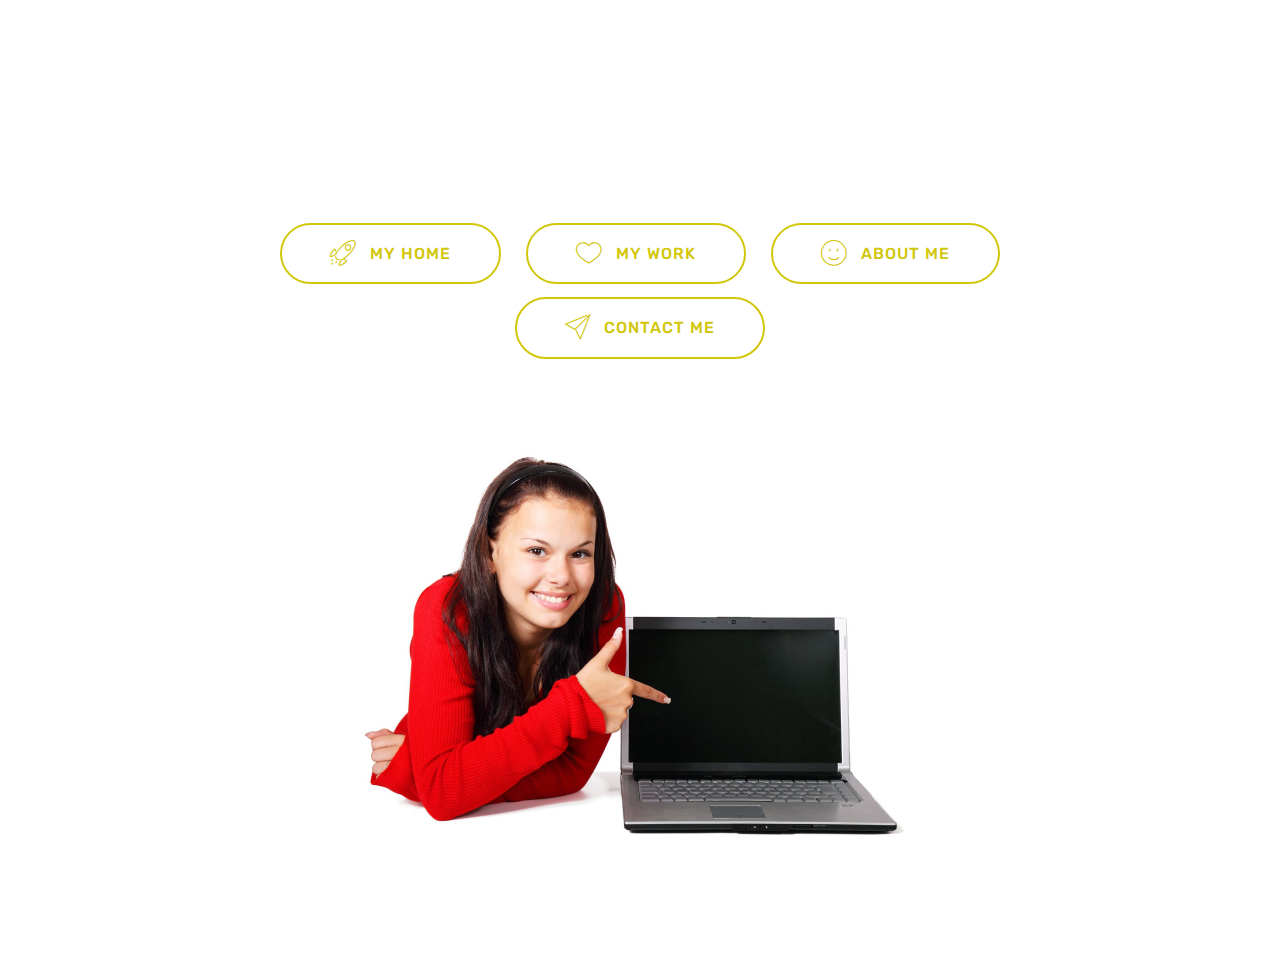
==== index.html @ 96ecb73c "create github pages" ====
<!DOCTYPE html>
<html >
<head>
  <!-- Site made with Mobirise Website Builder v4.8.6, https://mobirise.com -->
  <meta charset="UTF-8">
  <meta http-equiv="X-UA-Compatible" content="IE=edge">
  <meta name="generator" content="Mobirise v4.8.6, mobirise.com">
  <meta name="viewport" content="width=device-width, initial-scale=1, minimum-scale=1">
  <link rel="shortcut icon" href="assets/images/logo4.png" type="image/x-icon">
  <meta name="description" content="">
  <title>Home</title>
  <link rel="stylesheet" href="assets/web/assets/mobirise-icons/mobirise-icons.css">
  <link rel="stylesheet" href="assets/tether/tether.min.css">
  <link rel="stylesheet" href="assets/bootstrap/css/bootstrap.min.css">
  <link rel="stylesheet" href="assets/bootstrap/css/bootstrap-grid.min.css">
  <link rel="stylesheet" href="assets/bootstrap/css/bootstrap-reboot.min.css">
  <link rel="stylesheet" href="assets/theme/css/style.css">
  <link rel="stylesheet" href="assets/mobirise/css/mbr-additional.css" type="text/css">
  
  
  
</head>
<body>
  <section class="header4 cid-r95C1f65Yh" id="header4-c">

    

    

    <div class="container">
        <div class="row justify-content-md-center">
            <div class="media-content col-md-10">
                <h1 class="mbr-section-title align-center mbr-white pb-3 mbr-bold mbr-fonts-style display-1">
                    INTRO MET AFBEELDING
                </h1>
                
                <div class="mbr-text align-center mbr-white pb-3">
                    <p class="mbr-text mbr-fonts-style display-5">
                        Intro met achtergrondafbeelding, kleuroverlay en een afbeelding onderaan. Mobirise helpt u de ontwikkeltijd te verkorten door deze veelzijdige drag-en-drop website-editor.
                    </p>
                </div>
                <div class="mbr-section-btn align-center"><a class="btn btn-md btn-success-outline display-7" href="https://mobirise.co"><span class="mbri-rocket mbr-iconfont mbr-iconfont-btn"></span>MY HOME</a> <a class="btn btn-md btn-success-outline display-7" href="my_work.html"><span class="mbri-hearth mbr-iconfont mbr-iconfont-btn"></span>MY WORK</a> <a class="btn btn-md btn-success-outline display-7" href="page2.html"><span class="mbri-smile-face mbr-iconfont mbr-iconfont-btn"></span>ABOUT ME</a> <a class="btn btn-md btn-success-outline display-7" href="page3.html"><span class="mbri-paper-plane mbr-iconfont mbr-iconfont-btn"></span>CONTACT ME</a></div>
            </div>
            <div class="mbr-figure pt-5">
                <img src="assets/images/mbr-1368x912.jpg" alt="Mobirise" title="" style="width: 60%;">
            </div>
        </div>
    </div>
</section>


  <section class="engine"><a href="https://mobirise.info/k">develop free website</a></section><script src="assets/web/assets/jquery/jquery.min.js"></script>
  <script src="assets/popper/popper.min.js"></script>
  <script src="assets/tether/tether.min.js"></script>
  <script src="assets/bootstrap/js/bootstrap.min.js"></script>
  <script src="assets/smoothscroll/smooth-scroll.js"></script>
  <script src="assets/theme/js/script.js"></script>
  
  
</body>
</html>
---- assets/web/assets/mobirise-icons/mobirise-icons.css ----
@font-face {
  font-family: 'MobiriseIcons';
  src:  url('mobirise-icons.eot?spat4u');
  src:  url('mobirise-icons.eot?spat4u#iefix') format('embedded-opentype'),
    url('mobirise-icons.ttf?spat4u') format('truetype'),
    url('mobirise-icons.woff?spat4u') format('woff'),
    url('mobirise-icons.svg?spat4u#MobiriseIcons') format('svg');
  font-weight: normal;
  font-style: normal;
}

[class^="mbri-"], [class*=" mbri-"] {
  /* use !important to prevent issues with browser extensions that change fonts */
  font-family: MobiriseIcons !important;
  speak: none;
  font-style: normal;
  font-weight: normal;
  font-variant: normal;
  text-transform: none;
  line-height: 1;

  /* Better Font Rendering =========== */
  -webkit-font-smoothing: antialiased;
  -moz-osx-font-smoothing: grayscale;
}

.mbri-add-submenu:before {
  content: "\e900";
}
.mbri-alert:before {
  content: "\e901";
}
.mbri-align-center:before {
  content: "\e902";
}
.mbri-align-justify:before {
  content: "\e903";
}
.mbri-align-left:before {
  content: "\e904";
}
.mbri-align-right:before {
  content: "\e905";
}
.mbri-android:before {
  content: "\e906";
}
.mbri-apple:before {
  content: "\e907";
}
.mbri-arrow-down:before {
  content: "\e908";
}
.mbri-arrow-next:before {
  content: "\e909";
}
.mbri-arrow-prev:before {
  content: "\e90a";
}
.mbri-arrow-up:before {
  content: "\e90b";
}
.mbri-bold:before {
  content: "\e90c";
}
.mbri-bookmark:before {
  content: "\e90d";
}
.mbri-bootstrap:before {
  content: "\e90e";
}
.mbri-briefcase:before {
  content: "\e90f";
}
.mbri-browse:before {
  content: "\e910";
}
.mbri-bulleted-list:before {
  content: "\e911";
}
.mbri-calendar:before {
  content: "\e912";
}
.mbri-camera:before {
  content: "\e913";
}
.mbri-cart-add:before {
  content: "\e914";
}
.mbri-cart-full:before {
  content: "\e915";
}
.mbri-cash:before {
  content: "\e916";
}
.mbri-change-style:before {
  content: "\e917";
}
.mbri-chat:before {
  content: "\e918";
}
.mbri-clock:before {
  content: "\e919";
}
.mbri-close:before {
  content: "\e91a";
}
.mbri-cloud:before {
  content: "\e91b";
}
.mbri-code:before {
  content: "\e91c";
}
.mbri-contact-form:before {
  content: "\e91d";
}
.mbri-credit-card:before {
  content: "\e91e";
}
.mbri-cursor-click:before {
  content: "\e91f";
}
.mbri-cust-feedback:before {
  content: "\e920";
}
.mbri-database:before {
  content: "\e921";
}
.mbri-delivery:before {
  content: "\e922";
}
.mbri-desktop:before {
  content: "\e923";
}
.mbri-devices:before {
  content: "\e924";
}
.mbri-down:before {
  content: "\e925";
}
.mbri-download:before {
  content: "\e989";
}
.mbri-drag-n-drop:before {
  content: "\e927";
}
.mbri-drag-n-drop2:before {
  content: "\e928";
}
.mbri-edit:before {
  content: "\e929";
}
.mbri-edit2:before {
  content: "\e92a";
}
.mbri-error:before {
  content: "\e92b";
}
.mbri-extension:before {
  content: "\e92c";
}
.mbri-features:before {
  content: "\e92d";
}
.mbri-file:before {
  content: "\e92e";
}
.mbri-flag:before {
  content: "\e92f";
}
.mbri-folder:before {
  content: "\e930";
}
.mbri-gift:before {
  content: "\e931";
}
.mbri-github:before {
  content: "\e932";
}
.mbri-globe:before {
  content: "\e933";
}
.mbri-globe-2:before {
  content: "\e934";
}
.mbri-growing-chart:before {
  content: "\e935";
}
.mbri-hearth:before {
  content: "\e936";
}
.mbri-help:before {
  content: "\e937";
}
.mbri-home:before {
  content: "\e938";
}
.mbri-hot-cup:before {
  content: "\e939";
}
.mbri-idea:before {
  content: "\e93a";
}
.mbri-image-gallery:before {
  content: "\e93b";
}
.mbri-image-slider:before {
  content: "\e93c";
}
.mbri-info:before {
  content: "\e93d";
}
.mbri-italic:before {
  content: "\e93e";
}
.mbri-key:before {
  content: "\e93f";
}
.mbri-laptop:before {
  content: "\e940";
}
.mbri-layers:before {
  content: "\e941";
}
.mbri-left-right:before {
  content: "\e942";
}
.mbri-left:before {
  content: "\e943";
}
.mbri-letter:before {
  content: "\e944";
}
.mbri-like:before {
  content: "\e945";
}
.mbri-link:before {
  content: "\e946";
}
.mbri-lock:before {
  content: "\e947";
}
.mbri-login:before {
  content: "\e948";
}
.mbri-logout:before {
  content: "\e949";
}
.mbri-magic-stick:before {
  content: "\e94a";
}
.mbri-map-pin:before {
  content: "\e94b";
}
.mbri-menu:before {
  content: "\e94c";
}
.mbri-mobile:before {
  content: "\e94d";
}
.mbri-mobile2:before {
  content: "\e94e";
}
.mbri-mobirise:before {
  content: "\e94f";
}
.mbri-more-horizontal:before {
  content: "\e950";
}
.mbri-more-vertical:before {
  content: "\e951";
}
.mbri-music:before {
  content: "\e952";
}
.mbri-new-file:before {
  content: "\e953";
}
.mbri-numbered-list:before {
  content: "\e954";
}
.mbri-opened-folder:before {
  content: "\e955";
}
.mbri-pages:before {
  content: "\e956";
}
.mbri-paper-plane:before {
  content: "\e957";
}
.mbri-paperclip:before {
  content: "\e958";
}
.mbri-photo:before {
  content: "\e959";
}
.mbri-photos:before {
  content: "\e95a";
}
.mbri-pin:before {
  content: "\e95b";
}
.mbri-play:before {
  content: "\e95c";
}
.mbri-plus:before {
  content: "\e95d";
}
.mbri-preview:before {
  content: "\e95e";
}
.mbri-print:before {
  content: "\e95f";
}
.mbri-protect:before {
  content: "\e960";
}
.mbri-question:before {
  content: "\e961";
}
.mbri-quote-left:before {
  content: "\e962";
}
.mbri-quote-right:before {
  content: "\e963";
}
.mbri-refresh:before {
  content: "\e964";
}
.mbri-responsive:before {
  content: "\e965";
}
.mbri-right:before {
  content: "\e966";
}
.mbri-rocket:before {
  content: "\e967";
}
.mbri-sad-face:before {
  content: "\e968";
}
.mbri-sale:before {
  content: "\e969";
}
.mbri-save:before {
  content: "\e96a";
}
.mbri-search:before {
  content: "\e96b";
}
.mbri-setting:before {
  content: "\e96c";
}
.mbri-setting2:before {
  content: "\e96d";
}
.mbri-setting3:before {
  content: "\e96e";
}
.mbri-share:before {
  content: "\e96f";
}
.mbri-shopping-bag:before {
  content: "\e970";
}
.mbri-shopping-basket:before {
  content: "\e971";
}
.mbri-shopping-cart:before {
  content: "\e972";
}
.mbri-sites:before {
  content: "\e973";
}
.mbri-smile-face:before {
  content: "\e974";
}
.mbri-speed:before {
  content: "\e975";
}
.mbri-star:before {
  content: "\e976";
}
.mbri-success:before {
  content: "\e977";
}
.mbri-sun:before {
  content: "\e978";
}
.mbri-sun2:before {
  content: "\e979";
}
.mbri-tablet:before {
  content: "\e97a";
}
.mbri-tablet-vertical:before {
  content: "\e97b";
}
.mbri-target:before {
  content: "\e97c";
}
.mbri-timer:before {
  content: "\e97d";
}
.mbri-to-ftp:before {
  content: "\e97e";
}
.mbri-to-local-drive:before {
  content: "\e97f";
}
.mbri-touch-swipe:before {
  content: "\e980";
}
.mbri-touch:before {
  content: "\e981";
}
.mbri-trash:before {
  content: "\e982";
}
.mbri-underline:before {
  content: "\e983";
}
.mbri-unlink:before {
  content: "\e984";
}
.mbri-unlock:before {
  content: "\e985";
}
.mbri-up-down:before {
  content: "\e986";
}
.mbri-up:before {
  content: "\e987";
}
.mbri-update:before {
  content: "\e988";
}
.mbri-upload:before {
 content: "\e926"; 
}
.mbri-user:before {
  content: "\e98a";
}
.mbri-user2:before {
  content: "\e98b";
}
.mbri-users:before {
  content: "\e98c";
}
.mbri-video:before {
  content: "\e98d";
}
.mbri-video-play:before {
  content: "\e98e";
}
.mbri-watch:before {
  content: "\e98f";
}
.mbri-website-theme:before {
  content: "\e990";
}
.mbri-wifi:before {
  content: "\e991";
}
.mbri-windows:before {
  content: "\e992";
}
.mbri-zoom-out:before {
  content: "\e993";
}
.mbri-redo:before {
  content: "\e994";
}
.mbri-undo:before {
  content: "\e995";
}
---- assets/theme/css/style.css ----
/*!
 * Mobirise v4 theme (https://mobirise.com/)
 * Copyright 2017 Mobirise
 */section{background-color:#eeeeee}section,.container,.container-fluid{position:relative;word-wrap:break-word}a.mbr-iconfont:hover{text-decoration:none}.article .lead p,.article .lead ul,.article .lead ol,.article .lead pre,.article .lead blockquote{margin-bottom:0}a{font-style:normal;font-weight:400;cursor:pointer}a,a:hover{text-decoration:none}figure{margin-bottom:0}body{color:#232323}h1,h2,h3,h4,h5,h6,.h1,.h2,.h3,.h4,.h5,.h6,.display-1,.display-2,.display-3,.display-4{line-height:1;word-break:break-word;word-wrap:break-word}b,strong{font-weight:bold}blockquote{padding:10px 0 10px 20px;position:relative;border-left:2px solid;border-color:#ff3366}input:-webkit-autofill,input:-webkit-autofill:hover,input:-webkit-autofill:focus,input:-webkit-autofill:active{transition-delay:9999s;transition-property:background-color, color}textarea[type="hidden"]{display:none}body{position:relative}section{background-position:50% 50%;background-repeat:no-repeat;background-size:cover}section .mbr-background-video,section .mbr-background-video-preview{position:absolute;bottom:0;left:0;right:0;top:0}.hidden{visibility:hidden}.mbr-z-index20{z-index:20}/*! Base colors */.mbr-white{color:#ffffff}.mbr-black{color:#000000}.mbr-bg-white{background-color:#ffffff}.mbr-bg-black{background-color:#000000}/*! Text-aligns */.align-left{text-align:left}.align-center{text-align:center}.align-right{text-align:right}@media (max-width: 767px){.align-left,.align-center,.align-right,.mbr-section-btn,.mbr-section-title{text-align:center}}/*! Font-weight  */.mbr-light{font-weight:300}.mbr-regular{font-weight:400}.mbr-semibold{font-weight:500}.mbr-bold{font-weight:700}/*! Media  */.media-size-item{-webkit-flex:1 1 auto;-moz-flex:1 1 auto;-ms-flex:1 1 auto;-o-flex:1 1 auto;flex:1 1 auto}.media-content{-webkit-flex-basis:100%;flex-basis:100%}.media-container-row{display:-ms-flexbox;display:-webkit-flex;display:flex;-webkit-flex-direction:row;-ms-flex-direction:row;flex-direction:row;-webkit-flex-wrap:wrap;-ms-flex-wrap:wrap;flex-wrap:wrap;-webkit-justify-content:center;-ms-flex-pack:center;justify-content:center;-webkit-align-content:center;-ms-flex-line-pack:center;align-content:center;-webkit-align-items:start;-ms-flex-align:start;align-items:start}.media-container-row .media-size-item{width:400px}.media-container-column{display:-ms-flexbox;display:-webkit-flex;display:flex;-webkit-flex-direction:column;-ms-flex-direction:column;flex-direction:column;-webkit-flex-wrap:wrap;-ms-flex-wrap:wrap;flex-wrap:wrap;-webkit-justify-content:center;-ms-flex-pack:center;justify-content:center;-webkit-align-content:center;-ms-flex-line-pack:center;align-content:center;-webkit-align-items:stretch;-ms-flex-align:stretch;align-items:stretch}.media-container-column>*{width:100%}@media (min-width: 992px){.media-container-row{-webkit-flex-wrap:nowrap;-ms-flex-wrap:nowrap;flex-wrap:nowrap}}figure{overflow:hidden}figure[mbr-media-size]{transition:width 0.1s}.mbr-figure img,.mbr-figure iframe{display:block;width:100%}.card{background-color:transparent;border:none}.card-img{text-align:center;flex-shrink:0;-webkit-flex-shrink:0}.media{max-width:100%;margin:0 auto}.mbr-figure{-ms-flex-item-align:center;-ms-grid-row-align:center;-webkit-align-self:center;align-self:center}.media-container>div{max-width:100%}.mbr-figure img,.card-img img{width:100%}@media (max-width: 991px){.media-size-item{width:auto !important}.media{width:auto}.mbr-figure{width:100% !important}}/*! Buttons */.mbr-section-btn{margin-left:-.25rem;margin-right:-.25rem;font-size:0}nav .mbr-section-btn{margin-left:0rem;margin-right:0rem}/*! Btn icon margin */.btn .mbr-iconfont,.btn.btn-sm .mbr-iconfont{cursor:pointer;margin-right:0.5rem}.btn.btn-md .mbr-iconfont,.btn.btn-md .mbr-iconfont{margin-right:0.8rem}.mbr-regular{font-weight:400}.mbr-semibold{font-weight:500}.mbr-bold{font-weight:700}[type="submit"]{-webkit-appearance:none}/*! Full-screen */.mbr-fullscreen .mbr-overlay{min-height:100vh}.mbr-fullscreen{display:flex;display:-webkit-flex;display:-moz-flex;display:-ms-flex;display:-o-flex;align-items:center;-webkit-align-items:center;min-height:100vh;padding-top:3rem;padding-bottom:3rem}/*! Map */.map{height:25rem;position:relative}.map iframe{width:100%;height:100%}.form-asterisk{font-family:initial;position:absolute;top:-2px;font-weight:normal}/*! Scroll to top arrow */.mbr-arrow-up{bottom:25px;right:90px;position:fixed;text-align:right;z-index:5000;color:#ffffff;font-size:32px;transform:rotate(180deg);-webkit-transform:rotate(180deg)}.mbr-arrow-up a{background:rgba(0,0,0,0.2);border-radius:3px;color:#fff;display:inline-block;height:60px;width:60px;outline-style:none !important;position:relative;text-decoration:none;transition:all .3s ease-in-out;cursor:pointer;text-align:center}.mbr-arrow-up a:hover{background-color:rgba(0,0,0,0.4)}.mbr-arrow-up a i{line-height:60px}.mbr-arrow-up-icon{display:block;color:#fff}.mbr-arrow-up-icon::before{content:"\203a";display:inline-block;font-family:serif;font-size:32px;line-height:1;font-style:normal;position:relative;top:6px;left:-4px;-webkit-transform:rotate(-90deg);transform:rotate(-90deg)}/*! Arrow Down */.mbr-arrow{position:absolute;bottom:45px;left:50%;width:60px;height:60px;cursor:pointer;background-color:rgba(80,80,80,0.5);border-radius:50%;-webkit-transform:translateX(-50%);transform:translateX(-50%)}.mbr-arrow>a{display:inline-block;text-decoration:none;outline-style:none;-webkit-animation:arrowdown 1.7s ease-in-out infinite;animation:arrowdown 1.7s ease-in-out infinite}.mbr-arrow>a>i{position:absolute;top:-2px;left:15px;font-size:2rem}@keyframes arrowdown{0%{transform:translateY(0px);-webkit-transform:translateY(0px)}50%{transform:translateY(-5px);-webkit-transform:translateY(-5px)}100%{transform:translateY(0px);-webkit-transform:translateY(0px)}}@-webkit-keyframes arrowdown{0%{transform:translateY(0px);-webkit-transform:translateY(0px)}50%{transform:translateY(-5px);-webkit-transform:translateY(-5px)}100%{transform:translateY(0px);-webkit-transform:translateY(0px)}}@media (max-width: 500px){.mbr-arrow-up{left:50%;right:auto;transform:translateX(-50%) rotate(180deg);-webkit-transform:translateX(-50%) rotate(180deg)}}@keyframes gradient-animation{from{background-position:0% 100%;animation-timing-function:ease-in-out}to{background-position:100% 0%;animation-timing-function:ease-in-out}}@-webkit-keyframes gradient-animation{from{background-position:0% 100%;animation-timing-function:ease-in-out}to{background-position:100% 0%;animation-timing-function:ease-in-out}}.bg-gradient{background-size:200% 200%;animation:gradient-animation 5s infinite alternate;-webkit-animation:gradient-animation 5s infinite alternate}.menu .navbar-brand{display:-webkit-flex}.menu .navbar-brand span{display:flex;display:-webkit-flex}.menu .navbar-brand .navbar-caption-wrap{display:-webkit-flex}.menu .navbar-brand .navbar-logo img{display:-webkit-flex}@media (min-width: 768px) and (max-width: 991px){.menu .navbar-toggleable-sm .navbar-nav{display:-webkit-box;display:-webkit-flex;display:-ms-flexbox}}@media (min-width: 992px){.menu .navbar-nav.nav-dropdown{display:-webkit-flex}.menu .navbar-toggleable-sm .navbar-collapse{display:-webkit-flex !important}}.navbar{display:-webkit-flex;-webkit-flex-wrap:wrap;-webkit-align-items:center;-webkit-justify-content:space-between}.navbar-collapse{-webkit-flex-basis:100%;-webkit-flex-grow:1;-webkit-align-items:center}.nav-dropdown .link{padding:.667em 1.667em !important;margin:0 !important}.nav{display:-webkit-flex;-webkit-flex-wrap:wrap}.row{display:-webkit-flex;-webkit-flex-wrap:wrap}.justify-content-center{-webkit-justify-content:center}.form-inline{display:-webkit-flex;-webkit-flex-flow:row wrap;-webkit-align-items:center}.card-wrapper{flex:1;-webkit-flex:1}.carousel-control{display:-webkit-flex;-webkit-align-items:center;-webkit-justify-content:center}.carousel-controls{display:-webkit-flex}.media{display:-webkit-flex}
/*# sourceMappingURL=style.css.map */
.engine {
	position: absolute;
	text-indent: -2400px;
	text-align: center;
	padding: 0;
	top: 0;
	left: -2400px;
}
---- assets/mobirise/css/mbr-additional.css ----
@import url(https://fonts.googleapis.com/css?family=Rubik:300,300i,400,400i,500,500i,700,700i,900,900i);





body {
  font-style: normal;
  line-height: 1.5;
}
.mbr-section-title {
  font-style: normal;
  line-height: 1.2;
}
.mbr-section-subtitle {
  line-height: 1.3;
}
.mbr-text {
  font-style: normal;
  line-height: 1.6;
}
.display-1 {
  font-family: 'Rubik', sans-serif;
  font-size: 1rem;
}
.display-1 > .mbr-iconfont {
  font-size: 1.6rem;
}
.display-2 {
  font-family: 'Rubik', sans-serif;
  font-size: 1rem;
}
.display-2 > .mbr-iconfont {
  font-size: 1.6rem;
}
.display-4 {
  font-family: 'Rubik', sans-serif;
  font-size: 1rem;
}
.display-4 > .mbr-iconfont {
  font-size: 1.6rem;
}
.display-5 {
  font-family: 'Rubik', sans-serif;
  font-size: 1rem;
}
.display-5 > .mbr-iconfont {
  font-size: 1.6rem;
}
.display-7 {
  font-family: 'Rubik', sans-serif;
  font-size: 1rem;
}
.display-7 > .mbr-iconfont {
  font-size: 1.6rem;
}
/* ---- Fluid typography for mobile devices ---- */
/* 1.4 - font scale ratio ( bootstrap == 1.42857 ) */
/* 100vw - current viewport width */
/* (48 - 20)  48 == 48rem == 768px, 20 == 20rem == 320px(minimal supported viewport) */
/* 0.65 - min scale variable, may vary */
@media (max-width: 768px) {
  .display-1 {
    font-size: 0.8rem;
    font-size: calc( 1rem + (1 - 1) * ((100vw - 20rem) / (48 - 20)));
    line-height: calc( 1.4 * (1rem + (1 - 1) * ((100vw - 20rem) / (48 - 20))));
  }
  .display-2 {
    font-size: 0.8rem;
    font-size: calc( 1rem + (1 - 1) * ((100vw - 20rem) / (48 - 20)));
    line-height: calc( 1.4 * (1rem + (1 - 1) * ((100vw - 20rem) / (48 - 20))));
  }
  .display-4 {
    font-size: 0.8rem;
    font-size: calc( 1rem + (1 - 1) * ((100vw - 20rem) / (48 - 20)));
    line-height: calc( 1.4 * (1rem + (1 - 1) * ((100vw - 20rem) / (48 - 20))));
  }
  .display-5 {
    font-size: 0.8rem;
    font-size: calc( 1rem + (1 - 1) * ((100vw - 20rem) / (48 - 20)));
    line-height: calc( 1.4 * (1rem + (1 - 1) * ((100vw - 20rem) / (48 - 20))));
  }
}
/* Buttons */
.btn {
  font-weight: 500;
  border-width: 2px;
  font-style: normal;
  letter-spacing: 1px;
  margin: .4rem .8rem;
  white-space: normal;
  -webkit-transition: all 0.3s ease-in-out;
  -moz-transition: all 0.3s ease-in-out;
  transition: all 0.3s ease-in-out;
  display: inline-flex;
  align-items: center;
  justify-content: center;
  word-break: break-word;
  -webkit-align-items: center;
  -webkit-justify-content: center;
  display: -webkit-inline-flex;
  padding: 1rem 3rem;
  border-radius: 3px;
}
.btn-sm {
  font-weight: 500;
  letter-spacing: 1px;
  -webkit-transition: all 0.3s ease-in-out;
  -moz-transition: all 0.3s ease-in-out;
  transition: all 0.3s ease-in-out;
  padding: 0.6rem 1.5rem;
  border-radius: 3px;
}
.btn-md {
  font-weight: 500;
  letter-spacing: 1px;
  margin: .4rem .8rem !important;
  -webkit-transition: all 0.3s ease-in-out;
  -moz-transition: all 0.3s ease-in-out;
  transition: all 0.3s ease-in-out;
  padding: 1rem 3rem;
  border-radius: 3px;
}
.btn-lg {
  font-weight: 500;
  letter-spacing: 1px;
  margin: .4rem .8rem !important;
  -webkit-transition: all 0.3s ease-in-out;
  -moz-transition: all 0.3s ease-in-out;
  transition: all 0.3s ease-in-out;
  padding: 1.2rem 3.2rem;
  border-radius: 3px;
}
.bg-primary {
  background-color: #149dcc !important;
}
.bg-success {
  background-color: #f7ed4a !important;
}
.bg-info {
  background-color: #ff0000 !important;
}
.bg-warning {
  background-color: #879a9f !important;
}
.bg-danger {
  background-color: #ff00bf !important;
}
.btn-primary,
.btn-primary:active {
  background-color: #149dcc !important;
  border-color: #149dcc !important;
  color: #ffffff !important;
}
.btn-primary:hover,
.btn-primary:focus,
.btn-primary.focus,
.btn-primary.active {
  color: #ffffff !important;
  background-color: #0d6786 !important;
  border-color: #0d6786 !important;
}
.btn-primary.disabled,
.btn-primary:disabled {
  color: #ffffff !important;
  background-color: #0d6786 !important;
  border-color: #0d6786 !important;
}
.btn-secondary,
.btn-secondary:active {
  background-color: #ff3366 !important;
  border-color: #ff3366 !important;
  color: #ffffff !important;
}
.btn-secondary:hover,
.btn-secondary:focus,
.btn-secondary.focus,
.btn-secondary.active {
  color: #ffffff !important;
  background-color: #e50039 !important;
  border-color: #e50039 !important;
}
.btn-secondary.disabled,
.btn-secondary:disabled {
  color: #ffffff !important;
  background-color: #e50039 !important;
  border-color: #e50039 !important;
}
.btn-info,
.btn-info:active {
  background-color: #ff0000 !important;
  border-color: #ff0000 !important;
  color: #ffffff !important;
}
.btn-info:hover,
.btn-info:focus,
.btn-info.focus,
.btn-info.active {
  color: #ffffff !important;
  background-color: #b30000 !important;
  border-color: #b30000 !important;
}
.btn-info.disabled,
.btn-info:disabled {
  color: #ffffff !important;
  background-color: #b30000 !important;
  border-color: #b30000 !important;
}
.btn-success,
.btn-success:active {
  background-color: #f7ed4a !important;
  border-color: #f7ed4a !important;
  color: #3f3c03 !important;
}
.btn-success:hover,
.btn-success:focus,
.btn-success.focus,
.btn-success.active {
  color: #3f3c03 !important;
  background-color: #eadd0a !important;
  border-color: #eadd0a !important;
}
.btn-success.disabled,
.btn-success:disabled {
  color: #3f3c03 !important;
  background-color: #eadd0a !important;
  border-color: #eadd0a !important;
}
.btn-warning,
.btn-warning:active {
  background-color: #879a9f !important;
  border-color: #879a9f !important;
  color: #ffffff !important;
}
.btn-warning:hover,
.btn-warning:focus,
.btn-warning.focus,
.btn-warning.active {
  color: #ffffff !important;
  background-color: #617479 !important;
  border-color: #617479 !important;
}
.btn-warning.disabled,
.btn-warning:disabled {
  color: #ffffff !important;
  background-color: #617479 !important;
  border-color: #617479 !important;
}
.btn-danger,
.btn-danger:active {
  background-color: #ff00bf !important;
  border-color: #ff00bf !important;
  color: #ffffff !important;
}
.btn-danger:hover,
.btn-danger:focus,
.btn-danger.focus,
.btn-danger.active {
  color: #ffffff !important;
  background-color: #b30086 !important;
  border-color: #b30086 !important;
}
.btn-danger.disabled,
.btn-danger:disabled {
  color: #ffffff !important;
  background-color: #b30086 !important;
  border-color: #b30086 !important;
}
.btn-white {
  color: #333333 !important;
}
.btn-white,
.btn-white:active {
  background-color: #ffffff !important;
  border-color: #ffffff !important;
  color: #808080 !important;
}
.btn-white:hover,
.btn-white:focus,
.btn-white.focus,
.btn-white.active {
  color: #808080 !important;
  background-color: #d9d9d9 !important;
  border-color: #d9d9d9 !important;
}
.btn-white.disabled,
.btn-white:disabled {
  color: #808080 !important;
  background-color: #d9d9d9 !important;
  border-color: #d9d9d9 !important;
}
.btn-black,
.btn-black:active {
  background-color: #333333 !important;
  border-color: #333333 !important;
  color: #ffffff !important;
}
.btn-black:hover,
.btn-black:focus,
.btn-black.focus,
.btn-black.active {
  color: #ffffff !important;
  background-color: #0d0d0d !important;
  border-color: #0d0d0d !important;
}
.btn-black.disabled,
.btn-black:disabled {
  color: #ffffff !important;
  background-color: #0d0d0d !important;
  border-color: #0d0d0d !important;
}
.btn-primary-outline,
.btn-primary-outline:active {
  background: none;
  border-color: #0b566f;
  color: #0b566f;
}
.btn-primary-outline:hover,
.btn-primary-outline:focus,
.btn-primary-outline.focus,
.btn-primary-outline.active {
  color: #ffffff;
  background-color: #149dcc;
  border-color: #149dcc;
}
.btn-primary-outline.disabled,
.btn-primary-outline:disabled {
  color: #ffffff !important;
  background-color: #149dcc !important;
  border-color: #149dcc !important;
}
.btn-secondary-outline,
.btn-secondary-outline:active {
  background: none;
  border-color: #cc0033;
  color: #cc0033;
}
.btn-secondary-outline:hover,
.btn-secondary-outline:focus,
.btn-secondary-outline.focus,
.btn-secondary-outline.active {
  color: #ffffff;
  background-color: #ff3366;
  border-color: #ff3366;
}
.btn-secondary-outline.disabled,
.btn-secondary-outline:disabled {
  color: #ffffff !important;
  background-color: #ff3366 !important;
  border-color: #ff3366 !important;
}
.btn-info-outline,
.btn-info-outline:active {
  background: none;
  border-color: #990000;
  color: #990000;
}
.btn-info-outline:hover,
.btn-info-outline:focus,
.btn-info-outline.focus,
.btn-info-outline.active {
  color: #ffffff;
  background-color: #ff0000;
  border-color: #ff0000;
}
.btn-info-outline.disabled,
.btn-info-outline:disabled {
  color: #ffffff !important;
  background-color: #ff0000 !important;
  border-color: #ff0000 !important;
}
.btn-success-outline,
.btn-success-outline:active {
  background: none;
  border-color: #d2c609;
  color: #d2c609;
}
.btn-success-outline:hover,
.btn-success-outline:focus,
.btn-success-outline.focus,
.btn-success-outline.active {
  color: #3f3c03;
  background-color: #f7ed4a;
  border-color: #f7ed4a;
}
.btn-success-outline.disabled,
.btn-success-outline:disabled {
  color: #3f3c03 !important;
  background-color: #f7ed4a !important;
  border-color: #f7ed4a !important;
}
.btn-warning-outline,
.btn-warning-outline:active {
  background: none;
  border-color: #55666b;
  color: #55666b;
}
.btn-warning-outline:hover,
.btn-warning-outline:focus,
.btn-warning-outline.focus,
.btn-warning-outline.active {
  color: #ffffff;
  background-color: #879a9f;
  border-color: #879a9f;
}
.btn-warning-outline.disabled,
.btn-warning-outline:disabled {
  color: #ffffff !important;
  background-color: #879a9f !important;
  border-color: #879a9f !important;
}
.btn-danger-outline,
.btn-danger-outline:active {
  background: none;
  border-color: #990073;
  color: #990073;
}
.btn-danger-outline:hover,
.btn-danger-outline:focus,
.btn-danger-outline.focus,
.btn-danger-outline.active {
  color: #ffffff;
  background-color: #ff00bf;
  border-color: #ff00bf;
}
.btn-danger-outline.disabled,
.btn-danger-outline:disabled {
  color: #ffffff !important;
  background-color: #ff00bf !important;
  border-color: #ff00bf !important;
}
.btn-black-outline,
.btn-black-outline:active {
  background: none;
  border-color: #000000;
  color: #000000;
}
.btn-black-outline:hover,
.btn-black-outline:focus,
.btn-black-outline.focus,
.btn-black-outline.active {
  color: #ffffff;
  background-color: #333333;
  border-color: #333333;
}
.btn-black-outline.disabled,
.btn-black-outline:disabled {
  color: #ffffff !important;
  background-color: #333333 !important;
  border-color: #333333 !important;
}
.btn-white-outline,
.btn-white-outline:active,
.btn-white-outline.active {
  background: none;
  border-color: #ffffff;
  color: #ffffff;
}
.btn-white-outline:hover,
.btn-white-outline:focus,
.btn-white-outline.focus {
  color: #333333;
  background-color: #ffffff;
  border-color: #ffffff;
}
.text-primary {
  color: #149dcc !important;
}
.text-secondary {
  color: #ff3366 !important;
}
.text-success {
  color: #f7ed4a !important;
}
.text-info {
  color: #ff0000 !important;
}
.text-warning {
  color: #879a9f !important;
}
.text-danger {
  color: #ff00bf !important;
}
.text-white {
  color: #ffffff !important;
}
.text-black {
  color: #000000 !important;
}
a.text-primary:hover,
a.text-primary:focus {
  color: #0b566f !important;
}
a.text-secondary:hover,
a.text-secondary:focus {
  color: #cc0033 !important;
}
a.text-success:hover,
a.text-success:focus {
  color: #d2c609 !important;
}
a.text-info:hover,
a.text-info:focus {
  color: #990000 !important;
}
a.text-warning:hover,
a.text-warning:focus {
  color: #55666b !important;
}
a.text-danger:hover,
a.text-danger:focus {
  color: #990073 !important;
}
a.text-white:hover,
a.text-white:focus {
  color: #b3b3b3 !important;
}
a.text-black:hover,
a.text-black:focus {
  color: #4d4d4d !important;
}
.alert-success {
  background-color: #70c770;
}
.alert-info {
  background-color: #ff0000;
}
.alert-warning {
  background-color: #879a9f;
}
.alert-danger {
  background-color: #ff00bf;
}
.mbr-section-btn a.btn:not(.btn-form) {
  border-radius: 100px;
}
.mbr-section-btn a.btn:not(.btn-form):hover,
.mbr-section-btn a.btn:not(.btn-form):focus {
  box-shadow: none !important;
}
.mbr-section-btn a.btn:not(.btn-form):hover,
.mbr-section-btn a.btn:not(.btn-form):focus {
  box-shadow: 0 10px 40px 0 rgba(0, 0, 0, 0.2) !important;
  -webkit-box-shadow: 0 10px 40px 0 rgba(0, 0, 0, 0.2) !important;
}
.mbr-gallery-filter li a {
  border-radius: 100px !important;
}
.mbr-gallery-filter li.active .btn {
  background-color: #149dcc;
  border-color: #149dcc;
  color: #ffffff;
}
.mbr-gallery-filter li.active .btn:focus {
  box-shadow: none;
}
.nav-tabs .nav-link {
  border-radius: 100px !important;
}
.btn-form {
  border-radius: 0;
}
.btn-form:hover {
  cursor: pointer;
}
a,
a:hover {
  color: #149dcc;
}
.mbr-plan-header.bg-primary .mbr-plan-subtitle,
.mbr-plan-header.bg-primary .mbr-plan-price-desc {
  color: #b4e6f8;
}
.mbr-plan-header.bg-success .mbr-plan-subtitle,
.mbr-plan-header.bg-success .mbr-plan-price-desc {
  color: #ffffff;
}
.mbr-plan-header.bg-info .mbr-plan-subtitle,
.mbr-plan-header.bg-info .mbr-plan-price-desc {
  color: #ffcccc;
}
.mbr-plan-header.bg-warning .mbr-plan-subtitle,
.mbr-plan-header.bg-warning .mbr-plan-price-desc {
  color: #ced6d8;
}
.mbr-plan-header.bg-danger .mbr-plan-subtitle,
.mbr-plan-header.bg-danger .mbr-plan-price-desc {
  color: #ffccf2;
}
/* Scroll to top button*/
.scrollToTop_wraper {
  display: none;
}
#scrollToTop a i:before {
  content: '';
  position: absolute;
  height: 40%;
  top: 25%;
  background: #fff;
  width: 2px;
  left: calc(50% - 1px);
}
#scrollToTop a i:after {
  content: '';
  position: absolute;
  display: block;
  border-top: 2px solid #fff;
  border-right: 2px solid #fff;
  width: 40%;
  height: 40%;
  left: 30%;
  bottom: 30%;
  transform: rotate(135deg);
  -webkit-transform: rotate(135deg);
}
/* Others*/
.note-check a[data-value=Rubik] {
  font-style: normal;
}
.mbr-arrow a {
  color: #ffffff;
}
@media (max-width: 767px) {
  .mbr-arrow {
    display: none;
  }
}
.form-control-label {
  position: relative;
  cursor: pointer;
  margin-bottom: .357em;
  padding: 0;
}
.alert {
  color: #ffffff;
  border-radius: 0;
  border: 0;
  font-size: .875rem;
  line-height: 1.5;
  margin-bottom: 1.875rem;
  padding: 1.25rem;
  position: relative;
}
.alert.alert-form::after {
  background-color: inherit;
  bottom: -7px;
  content: "";
  display: block;
  height: 14px;
  left: 50%;
  margin-left: -7px;
  position: absolute;
  transform: rotate(45deg);
  width: 14px;
  -webkit-transform: rotate(45deg);
}
.form-control {
  background-color: #f5f5f5;
  box-shadow: none;
  color: #565656;
  font-family: 'Rubik', sans-serif;
  font-size: 1rem;
  line-height: 1.43;
  min-height: 3.5em;
  padding: 1.07em .5em;
}
.form-control > .mbr-iconfont {
  font-size: 1.6rem;
}
.form-control,
.form-control:focus {
  border: 1px solid #e8e8e8;
}
.form-active .form-control:invalid {
  border-color: red;
}
.mbr-overlay {
  background-color: #000;
  bottom: 0;
  left: 0;
  opacity: .5;
  position: absolute;
  right: 0;
  top: 0;
  z-index: 0;
}
blockquote {
  font-style: italic;
  padding: 10px 0 10px 20px;
  font-size: 1.09rem;
  position: relative;
  border-color: #149dcc;
  border-width: 3px;
}
ul,
ol,
pre,
blockquote {
  margin-bottom: 2.3125rem;
}
pre {
  background: #f4f4f4;
  padding: 10px 24px;
  white-space: pre-wrap;
}
.inactive {
  -webkit-user-select: none;
  -moz-user-select: none;
  -ms-user-select: none;
  user-select: none;
  pointer-events: none;
  -webkit-user-drag: none;
  user-drag: none;
}
.mbr-section__comments .row {
  justify-content: center;
  -webkit-justify-content: center;
}
/* Forms */
.mbr-form .btn {
  margin: .4rem 0;
}
.mbr-form .input-group-btn a.btn {
  border-radius: 100px !important;
}
.mbr-form .input-group-btn a.btn:hover {
  box-shadow: 0 10px 40px 0 rgba(0, 0, 0, 0.2);
}
.mbr-form .input-group-btn button[type="submit"] {
  border-radius: 100px !important;
  padding: 1rem 3rem;
}
.mbr-form .input-group-btn button[type="submit"]:hover {
  box-shadow: 0 10px 40px 0 rgba(0, 0, 0, 0.2);
}
.form2 .form-control {
  border-top-left-radius: 100px;
  border-bottom-left-radius: 100px;
}
.form2 .input-group-btn a.btn {
  border-top-left-radius: 0 !important;
  border-bottom-left-radius: 0 !important;
}
.form2 .input-group-btn button[type="submit"] {
  border-top-left-radius: 0 !important;
  border-bottom-left-radius: 0 !important;
}
.form3 input[type="email"] {
  border-radius: 100px !important;
}
@media (max-width: 349px) {
  .form2 input[type="email"] {
    border-radius: 100px !important;
  }
  .form2 .input-group-btn a.btn {
    border-radius: 100px !important;
  }
  .form2 .input-group-btn button[type="submit"] {
    border-radius: 100px !important;
  }
}
@media (max-width: 767px) {
  .btn {
    font-size: .75rem !important;
  }
  .btn .mbr-iconfont {
    font-size: 1rem !important;
  }
}
/* Social block */
.btn-social {
  font-size: 20px;
  border-radius: 50%;
  padding: 0;
  width: 44px;
  height: 44px;
  line-height: 44px;
  text-align: center;
  position: relative;
  border: 2px solid #c0a375;
  border-color: #149dcc;
  color: #232323;
  cursor: pointer;
}
.btn-social i {
  top: 0;
  line-height: 44px;
  width: 44px;
}
.btn-social:hover {
  color: #fff;
  background: #149dcc;
}
.btn-social + .btn {
  margin-left: .1rem;
}
/* Footer */
.mbr-footer-content li::before,
.mbr-footer .mbr-contacts li::before {
  background: #149dcc;
}
.mbr-footer-content li a:hover,
.mbr-footer .mbr-contacts li a:hover {
  color: #149dcc;
}
.footer3 input[type="email"],
.footer4 input[type="email"] {
  border-radius: 100px !important;
}
.footer3 .input-group-btn a.btn,
.footer4 .input-group-btn a.btn {
  border-radius: 100px !important;
}
.footer3 .input-group-btn button[type="submit"],
.footer4 .input-group-btn button[type="submit"] {
  border-radius: 100px !important;
}
/* Headers*/
.header13 .form-inline input[type="email"],
.header14 .form-inline input[type="email"] {
  border-radius: 100px;
}
.header13 .form-inline input[type="text"],
.header14 .form-inline input[type="text"] {
  border-radius: 100px;
}
.header13 .form-inline input[type="tel"],
.header14 .form-inline input[type="tel"] {
  border-radius: 100px;
}
.header13 .form-inline a.btn,
.header14 .form-inline a.btn {
  border-radius: 100px;
}
.header13 .form-inline button,
.header14 .form-inline button {
  border-radius: 100px !important;
}
.offset-1 {
  margin-left: 8.33333%;
}
.offset-2 {
  margin-left: 16.66667%;
}
.offset-3 {
  margin-left: 25%;
}
.offset-4 {
  margin-left: 33.33333%;
}
.offset-5 {
  margin-left: 41.66667%;
}
.offset-6 {
  margin-left: 50%;
}
.offset-7 {
  margin-left: 58.33333%;
}
.offset-8 {
  margin-left: 66.66667%;
}
.offset-9 {
  margin-left: 75%;
}
.offset-10 {
  margin-left: 83.33333%;
}
.offset-11 {
  margin-left: 91.66667%;
}
@media (min-width: 576px) {
  .offset-sm-0 {
    margin-left: 0%;
  }
  .offset-sm-1 {
    margin-left: 8.33333%;
  }
  .offset-sm-2 {
    margin-left: 16.66667%;
  }
  .offset-sm-3 {
    margin-left: 25%;
  }
  .offset-sm-4 {
    margin-left: 33.33333%;
  }
  .offset-sm-5 {
    margin-left: 41.66667%;
  }
  .offset-sm-6 {
    margin-left: 50%;
  }
  .offset-sm-7 {
    margin-left: 58.33333%;
  }
  .offset-sm-8 {
    margin-left: 66.66667%;
  }
  .offset-sm-9 {
    margin-left: 75%;
  }
  .offset-sm-10 {
    margin-left: 83.33333%;
  }
  .offset-sm-11 {
    margin-left: 91.66667%;
  }
}
@media (min-width: 768px) {
  .offset-md-0 {
    margin-left: 0%;
  }
  .offset-md-1 {
    margin-left: 8.33333%;
  }
  .offset-md-2 {
    margin-left: 16.66667%;
  }
  .offset-md-3 {
    margin-left: 25%;
  }
  .offset-md-4 {
    margin-left: 33.33333%;
  }
  .offset-md-5 {
    margin-left: 41.66667%;
  }
  .offset-md-6 {
    margin-left: 50%;
  }
  .offset-md-7 {
    margin-left: 58.33333%;
  }
  .offset-md-8 {
    margin-left: 66.66667%;
  }
  .offset-md-9 {
    margin-left: 75%;
  }
  .offset-md-10 {
    margin-left: 83.33333%;
  }
  .offset-md-11 {
    margin-left: 91.66667%;
  }
}
@media (min-width: 992px) {
  .offset-lg-0 {
    margin-left: 0%;
  }
  .offset-lg-1 {
    margin-left: 8.33333%;
  }
  .offset-lg-2 {
    margin-left: 16.66667%;
  }
  .offset-lg-3 {
    margin-left: 25%;
  }
  .offset-lg-4 {
    margin-left: 33.33333%;
  }
  .offset-lg-5 {
    margin-left: 41.66667%;
  }
  .offset-lg-6 {
    margin-left: 50%;
  }
  .offset-lg-7 {
    margin-left: 58.33333%;
  }
  .offset-lg-8 {
    margin-left: 66.66667%;
  }
  .offset-lg-9 {
    margin-left: 75%;
  }
  .offset-lg-10 {
    margin-left: 83.33333%;
  }
  .offset-lg-11 {
    margin-left: 91.66667%;
  }
}
@media (min-width: 1200px) {
  .offset-xl-0 {
    margin-left: 0%;
  }
  .offset-xl-1 {
    margin-left: 8.33333%;
  }
  .offset-xl-2 {
    margin-left: 16.66667%;
  }
  .offset-xl-3 {
    margin-left: 25%;
  }
  .offset-xl-4 {
    margin-left: 33.33333%;
  }
  .offset-xl-5 {
    margin-left: 41.66667%;
  }
  .offset-xl-6 {
    margin-left: 50%;
  }
  .offset-xl-7 {
    margin-left: 58.33333%;
  }
  .offset-xl-8 {
    margin-left: 66.66667%;
  }
  .offset-xl-9 {
    margin-left: 75%;
  }
  .offset-xl-10 {
    margin-left: 83.33333%;
  }
  .offset-xl-11 {
    margin-left: 91.66667%;
  }
}
.navbar-toggler {
  -webkit-align-self: flex-start;
  -ms-flex-item-align: start;
  align-self: flex-start;
  padding: 0.25rem 0.75rem;
  font-size: 1.25rem;
  line-height: 1;
  background: transparent;
  border: 1px solid transparent;
  -webkit-border-radius: 0.25rem;
  border-radius: 0.25rem;
}
.navbar-toggler:focus,
.navbar-toggler:hover {
  text-decoration: none;
}
.navbar-toggler-icon {
  display: inline-block;
  width: 1.5em;
  height: 1.5em;
  vertical-align: middle;
  content: "";
  background: no-repeat center center;
  -webkit-background-size: 100% 100%;
  -o-background-size: 100% 100%;
  background-size: 100% 100%;
}
.navbar-toggler-left {
  position: absolute;
  left: 1rem;
}
.navbar-toggler-right {
  position: absolute;
  right: 1rem;
}
@media (max-width: 575px) {
  .navbar-toggleable .navbar-nav .dropdown-menu {
    position: static;
    float: none;
  }
  .navbar-toggleable > .container {
    padding-right: 0;
    padding-left: 0;
  }
}
@media (min-width: 576px) {
  .navbar-toggleable {
    -webkit-box-orient: horizontal;
    -webkit-box-direction: normal;
    -webkit-flex-direction: row;
    -ms-flex-direction: row;
    flex-direction: row;
    -webkit-flex-wrap: nowrap;
    -ms-flex-wrap: nowrap;
    flex-wrap: nowrap;
    -webkit-box-align: center;
    -webkit-align-items: center;
    -ms-flex-align: center;
    align-items: center;
  }
  .navbar-toggleable .navbar-nav {
    -webkit-box-orient: horizontal;
    -webkit-box-direction: normal;
    -webkit-flex-direction: row;
    -ms-flex-direction: row;
    flex-direction: row;
  }
  .navbar-toggleable .navbar-nav .nav-link {
    padding-right: .5rem;
    padding-left: .5rem;
  }
  .navbar-toggleable > .container {
    display: -webkit-box;
    display: -webkit-flex;
    display: -ms-flexbox;
    display: flex;
    -webkit-flex-wrap: nowrap;
    -ms-flex-wrap: nowrap;
    flex-wrap: nowrap;
    -webkit-box-align: center;
    -webkit-align-items: center;
    -ms-flex-align: center;
    align-items: center;
  }
  .navbar-toggleable .navbar-collapse {
    display: -webkit-box !important;
    display: -webkit-flex !important;
    display: -ms-flexbox !important;
    display: flex !important;
    width: 100%;
  }
  .navbar-toggleable .navbar-toggler {
    display: none;
  }
}
@media (max-width: 767px) {
  .navbar-toggleable-sm .navbar-nav .dropdown-menu {
    position: static;
    float: none;
  }
  .navbar-toggleable-sm > .container {
    padding-right: 0;
    padding-left: 0;
  }
}
@media (min-width: 768px) {
  .navbar-toggleable-sm {
    -webkit-box-orient: horizontal;
    -webkit-box-direction: normal;
    -webkit-flex-direction: row;
    -ms-flex-direction: row;
    flex-direction: row;
    -webkit-flex-wrap: nowrap;
    -ms-flex-wrap: nowrap;
    flex-wrap: nowrap;
    -webkit-box-align: center;
    -webkit-align-items: center;
    -ms-flex-align: center;
    align-items: center;
  }
  .navbar-toggleable-sm .navbar-nav {
    -webkit-box-orient: horizontal;
    -webkit-box-direction: normal;
    -webkit-flex-direction: row;
    -ms-flex-direction: row;
    flex-direction: row;
  }
  .navbar-toggleable-sm .navbar-nav .nav-link {
    padding-right: .5rem;
    padding-left: .5rem;
  }
  .navbar-toggleable-sm > .container {
    display: -webkit-box;
    display: -webkit-flex;
    display: -ms-flexbox;
    display: flex;
    -webkit-flex-wrap: nowrap;
    -ms-flex-wrap: nowrap;
    flex-wrap: nowrap;
    -webkit-box-align: center;
    -webkit-align-items: center;
    -ms-flex-align: center;
    align-items: center;
  }
  .navbar-toggleable-sm .navbar-collapse {
    display: none;
    width: 100%;
  }
  .navbar-toggleable-sm .navbar-toggler {
    display: none;
  }
}
@media (max-width: 991px) {
  .navbar-toggleable-md .navbar-nav .dropdown-menu {
    position: static;
    float: none;
  }
  .navbar-toggleable-md > .container {
    padding-right: 0;
    padding-left: 0;
  }
}
@media (min-width: 992px) {
  .navbar-toggleable-md {
    -webkit-box-orient: horizontal;
    -webkit-box-direction: normal;
    -webkit-flex-direction: row;
    -ms-flex-direction: row;
    flex-direction: row;
    -webkit-flex-wrap: nowrap;
    -ms-flex-wrap: nowrap;
    flex-wrap: nowrap;
    -webkit-box-align: center;
    -webkit-align-items: center;
    -ms-flex-align: center;
    align-items: center;
  }
  .navbar-toggleable-md .navbar-nav {
    -webkit-box-orient: horizontal;
    -webkit-box-direction: normal;
    -webkit-flex-direction: row;
    -ms-flex-direction: row;
    flex-direction: row;
  }
  .navbar-toggleable-md .navbar-nav .nav-link {
    padding-right: .5rem;
    padding-left: .5rem;
  }
  .navbar-toggleable-md > .container {
    display: -webkit-box;
    display: -webkit-flex;
    display: -ms-flexbox;
    display: flex;
    -webkit-flex-wrap: nowrap;
    -ms-flex-wrap: nowrap;
    flex-wrap: nowrap;
    -webkit-box-align: center;
    -webkit-align-items: center;
    -ms-flex-align: center;
    align-items: center;
  }
  .navbar-toggleable-md .navbar-collapse {
    display: -webkit-box !important;
    display: -webkit-flex !important;
    display: -ms-flexbox !important;
    display: flex !important;
    width: 100%;
  }
  .navbar-toggleable-md .navbar-toggler {
    display: none;
  }
}
@media (max-width: 1199px) {
  .navbar-toggleable-lg .navbar-nav .dropdown-menu {
    position: static;
    float: none;
  }
  .navbar-toggleable-lg > .container {
    padding-right: 0;
    padding-left: 0;
  }
}
@media (min-width: 1200px) {
  .navbar-toggleable-lg {
    -webkit-box-orient: horizontal;
    -webkit-box-direction: normal;
    -webkit-flex-direction: row;
    -ms-flex-direction: row;
    flex-direction: row;
    -webkit-flex-wrap: nowrap;
    -ms-flex-wrap: nowrap;
    flex-wrap: nowrap;
    -webkit-box-align: center;
    -webkit-align-items: center;
    -ms-flex-align: center;
    align-items: center;
  }
  .navbar-toggleable-lg .navbar-nav {
    -webkit-box-orient: horizontal;
    -webkit-box-direction: normal;
    -webkit-flex-direction: row;
    -ms-flex-direction: row;
    flex-direction: row;
  }
  .navbar-toggleable-lg .navbar-nav .nav-link {
    padding-right: .5rem;
    padding-left: .5rem;
  }
  .navbar-toggleable-lg > .container {
    display: -webkit-box;
    display: -webkit-flex;
    display: -ms-flexbox;
    display: flex;
    -webkit-flex-wrap: nowrap;
    -ms-flex-wrap: nowrap;
    flex-wrap: nowrap;
    -webkit-box-align: center;
    -webkit-align-items: center;
    -ms-flex-align: center;
    align-items: center;
  }
  .navbar-toggleable-lg .navbar-collapse {
    display: -webkit-box !important;
    display: -webkit-flex !important;
    display: -ms-flexbox !important;
    display: flex !important;
    width: 100%;
  }
  .navbar-toggleable-lg .navbar-toggler {
    display: none;
  }
}
.navbar-toggleable-xl {
  -webkit-box-orient: horizontal;
  -webkit-box-direction: normal;
  -webkit-flex-direction: row;
  -ms-flex-direction: row;
  flex-direction: row;
  -webkit-flex-wrap: nowrap;
  -ms-flex-wrap: nowrap;
  flex-wrap: nowrap;
  -webkit-box-align: center;
  -webkit-align-items: center;
  -ms-flex-align: center;
  align-items: center;
}
.navbar-toggleable-xl .navbar-nav .dropdown-menu {
  position: static;
  float: none;
}
.navbar-toggleable-xl > .container {
  padding-right: 0;
  padding-left: 0;
}
.navbar-toggleable-xl .navbar-nav {
  -webkit-box-orient: horizontal;
  -webkit-box-direction: normal;
  -webkit-flex-direction: row;
  -ms-flex-direction: row;
  flex-direction: row;
}
.navbar-toggleable-xl .navbar-nav .nav-link {
  padding-right: .5rem;
  padding-left: .5rem;
}
.navbar-toggleable-xl > .container {
  display: -webkit-box;
  display: -webkit-flex;
  display: -ms-flexbox;
  display: flex;
  -webkit-flex-wrap: nowrap;
  -ms-flex-wrap: nowrap;
  flex-wrap: nowrap;
  -webkit-box-align: center;
  -webkit-align-items: center;
  -ms-flex-align: center;
  align-items: center;
}
.navbar-toggleable-xl .navbar-collapse {
  display: -webkit-box !important;
  display: -webkit-flex !important;
  display: -ms-flexbox !important;
  display: flex !important;
  width: 100%;
}
.navbar-toggleable-xl .navbar-toggler {
  display: none;
}
.card-img {
  width: auto;
}
.menu .navbar.collapsed:not(.beta-menu) {
  flex-direction: column;
  -webkit-flex-direction: column;
}
.carousel-item.active,
.carousel-item-next,
.carousel-item-prev {
  display: -webkit-box;
  display: -webkit-flex;
  display: -ms-flexbox;
  display: flex;
}
.note-air-layout .dropup .dropdown-menu,
.note-air-layout .navbar-fixed-bottom .dropdown .dropdown-menu {
  bottom: initial !important;
}
html,
body {
  height: auto;
  min-height: 100vh;
}
.dropup .dropdown-toggle::after {
  display: none;
}
.cid-r95C1f65Yh {
  padding-top: 90px;
  padding-bottom: 90px;
  background-color: #ffffff;
}
.cid-r95C1f65Yh .mbr-figure {
  margin: 0 auto;
  width: 100%;
  display: -webkit-flex;
  justify-content: center;
  -webkit-justify-content: center;
}
.cid-r95C1f65Yh .mbr-figure img {
  height: 100%;
  margin: 0 auto;
}
@media (max-width: 991px) {
  .cid-r95C1f65Yh .mbr-figure img {
    width: 100% !important;
  }
}
.cid-r9nSSVg0Gv {
  padding-top: 60px;
  padding-bottom: 60px;
  background-color: #ffffff;
}
@media (min-width: 992px) {
  .cid-r9nSSVg0Gv .mbr-figure {
    padding-right: 4rem;
  }
}
@media (max-width: 992px) {
  .cid-r9nSSVg0Gv .mbr-figure {
    padding-bottom: 1rem;
  }
}
.cid-r9nSSVg0Gv .mbr-text {
  color: #767676;
}
.cid-r9nRwlsTtN {
  padding-top: 90px;
  padding-bottom: 90px;
  background-color: #ffffff;
}
.cid-r9nRwlsTtN .mbr-slider .carousel-control {
  background: #1b1b1b;
}
.cid-r9nRwlsTtN .mbr-slider .carousel-control-prev {
  left: 0;
  margin-left: 2.5rem;
}
.cid-r9nRwlsTtN .mbr-slider .carousel-control-next {
  right: 0;
  margin-right: 2.5rem;
}
.cid-r9nRwlsTtN .mbr-slider .modal-body .close {
  background: #1b1b1b;
}
.cid-r9nRwlsTtN .mbr-gallery-item > div::before {
  content: '';
  position: absolute;
  left: 0;
  top: 0;
  width: 100%;
  height: 100%;
  background: #554346;
  opacity: 0;
  -webkit-transition: 0.2s opacity ease-in-out;
  transition: 0.2s opacity ease-in-out;
  background: linear-gradient(to left, #554346, #45505b) !important;
}
.cid-r9nRwlsTtN .mbr-gallery-item > div:hover .mbr-gallery-title::before {
  background: transparent !important;
}
.cid-r9nRwlsTtN .mbr-gallery-item > div:hover:before {
  opacity: 0.7 !important;
}
.cid-r9nRwlsTtN .mbr-gallery-title {
  font-size: .9em;
  position: absolute;
  display: block;
  width: 100%;
  bottom: 0;
  padding: 1rem;
  color: #fff;
  z-index: 2;
}
.cid-r9nRwlsTtN .mbr-gallery-title:before {
  content: " ";
  width: 100%;
  height: 100%;
  top: 0;
  left: 0;
  z-index: -1;
  position: absolute;
  background: #554346 !important;
  opacity: 0.7;
  -webkit-transition: 0.2s background ease-in-out;
  transition: 0.2s background ease-in-out;
  background: linear-gradient(to left, #554346, #45505b) !important;
}
.cid-r9nTKlqDry {
  padding-top: 60px;
  padding-bottom: 60px;
  background-color: #ffffff;
}
@media (min-width: 992px) {
  .cid-r9nTKlqDry .mbr-figure {
    padding-left: 4rem;
  }
}
@media (max-width: 992px) {
  .cid-r9nTKlqDry .mbr-figure {
    padding-top: 1rem;
  }
}
.cid-r9nTKlqDry .mbr-text {
  color: #767676;
}
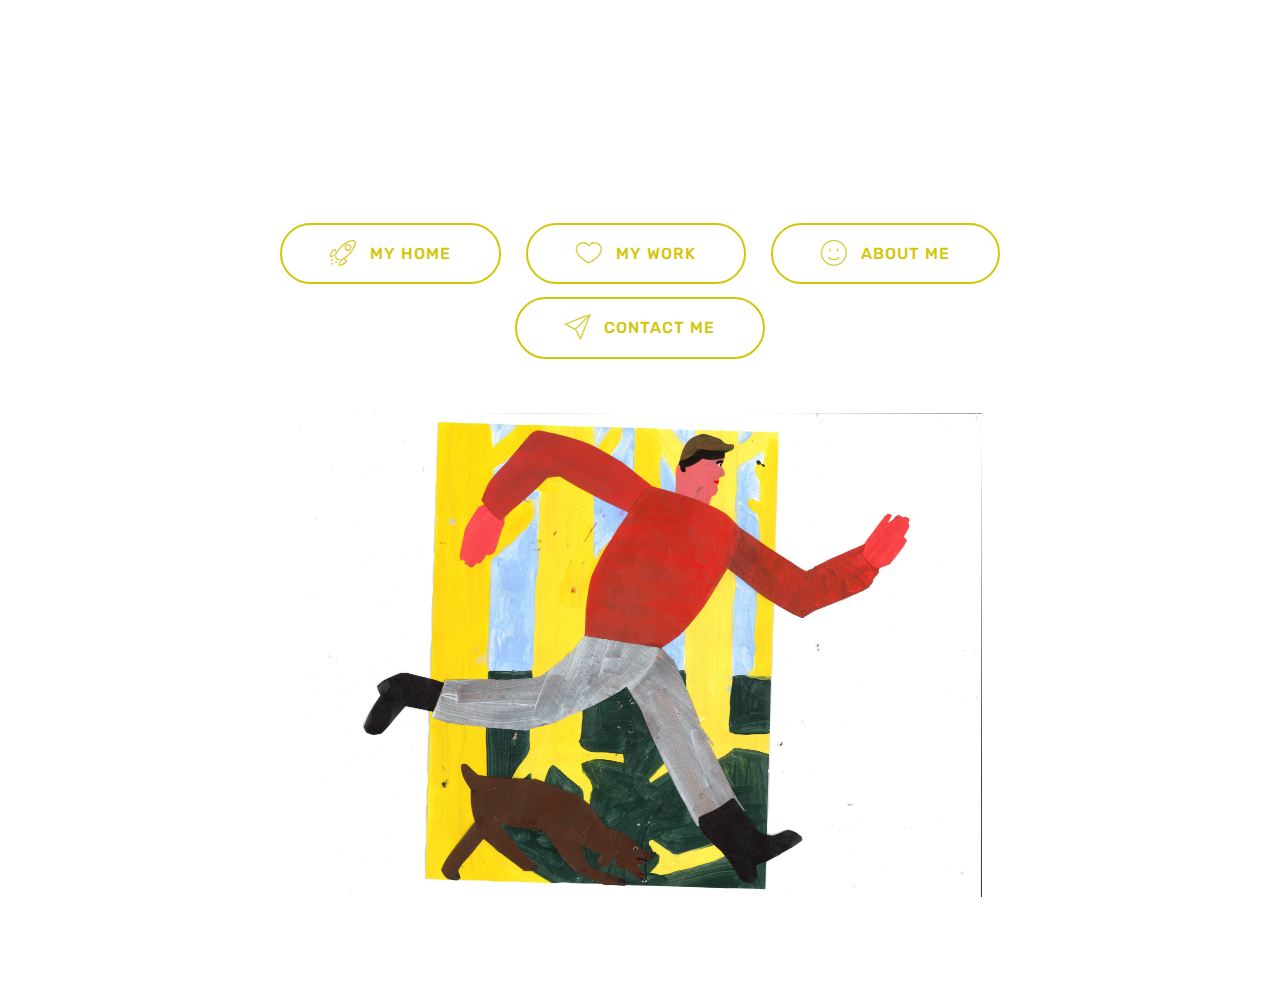
==== commit 4533ead2: "create github pages" ====
--- a/index.html
+++ b/index.html
@@ -39,17 +39,17 @@
                         Intro met achtergrondafbeelding, kleuroverlay en een afbeelding onderaan. Mobirise helpt u de ontwikkeltijd te verkorten door deze veelzijdige drag-en-drop website-editor.
                     </p>
                 </div>
-                <div class="mbr-section-btn align-center"><a class="btn btn-md btn-success-outline display-7" href="https://mobirise.co"><span class="mbri-rocket mbr-iconfont mbr-iconfont-btn"></span>MY HOME</a> <a class="btn btn-md btn-success-outline display-7" href="my_work.html"><span class="mbri-hearth mbr-iconfont mbr-iconfont-btn"></span>MY WORK</a> <a class="btn btn-md btn-success-outline display-7" href="page2.html"><span class="mbri-smile-face mbr-iconfont mbr-iconfont-btn"></span>ABOUT ME</a> <a class="btn btn-md btn-success-outline display-7" href="page3.html"><span class="mbri-paper-plane mbr-iconfont mbr-iconfont-btn"></span>CONTACT ME</a></div>
+                <div class="mbr-section-btn align-center"><a class="btn btn-md btn-success-outline display-7" href="index.html"><span class="mbri-rocket mbr-iconfont mbr-iconfont-btn"></span>MY HOME</a> <a class="btn btn-md btn-success-outline display-7" href="my_work.html"><span class="mbri-hearth mbr-iconfont mbr-iconfont-btn"></span>MY WORK</a> <a class="btn btn-md btn-success-outline display-7" href="page2.html"><span class="mbri-smile-face mbr-iconfont mbr-iconfont-btn"></span>ABOUT ME</a> <a class="btn btn-md btn-success-outline display-7" href="page3.html"><span class="mbri-paper-plane mbr-iconfont mbr-iconfont-btn"></span>CONTACT ME</a></div>
             </div>
             <div class="mbr-figure pt-5">
-                <img src="assets/images/mbr-1368x912.jpg" alt="Mobirise" title="" style="width: 60%;">
+                <a href="index.html"><img src="assets/images/skrt-1368x967.jpg" alt="Mobirise" title="" style="width: 60%;"></a>
             </div>
         </div>
     </div>
 </section>
 
 
-  <section class="engine"><a href="https://mobirise.info/k">develop free website</a></section><script src="assets/web/assets/jquery/jquery.min.js"></script>
+  <section class="engine"><a href="https://mobirise.info/m">site design templates</a></section><script src="assets/web/assets/jquery/jquery.min.js"></script>
   <script src="assets/popper/popper.min.js"></script>
   <script src="assets/tether/tether.min.js"></script>
   <script src="assets/bootstrap/js/bootstrap.min.js"></script>
--- a/assets/mobirise/css/mbr-additional.css
+++ b/assets/mobirise/css/mbr-additional.css
@@ -1494,4 +1494,17 @@
 }
 .cid-r9nTKlqDry .mbr-text {
   color: #767676;
-}
+  text-align: left;
+}
+.cid-r9o0MXOw37 {
+  padding-top: 90px;
+  padding-bottom: 90px;
+  background: linear-gradient(0deg, #ffffff, #ffffff);
+}
+.cid-r9o0MXOw37 .mbr-iconfont-social {
+  font-size: 32px;
+  color: #f7ed4a;
+}
+.cid-r9o0MXOw37 .social-list a:focus {
+  text-decoration: none;
+}
